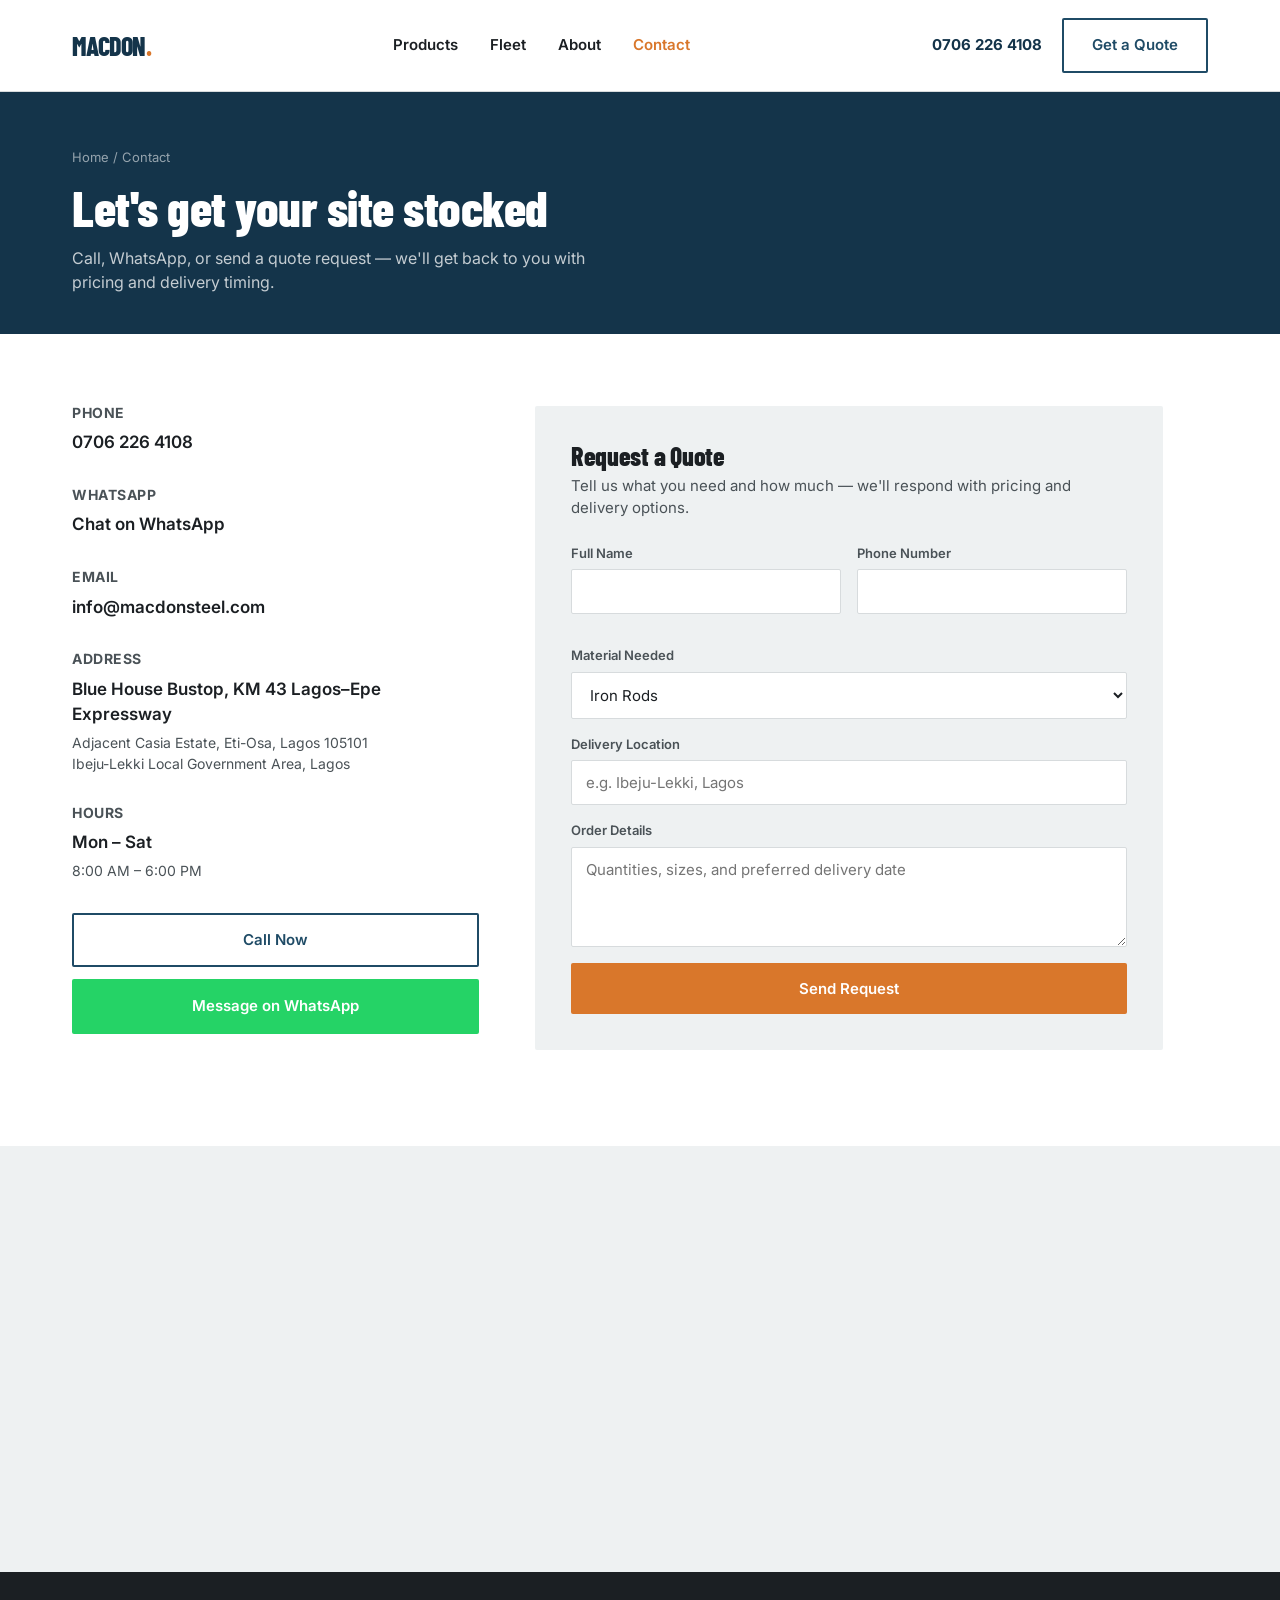
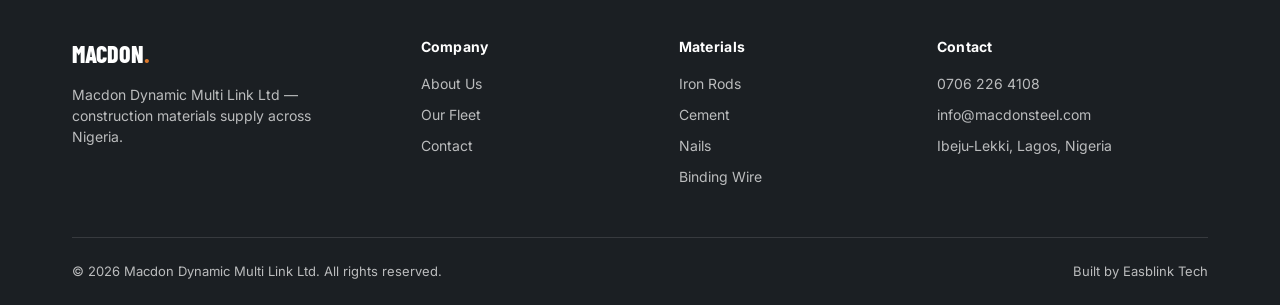
==== contact.html @ 277623c8 "initial" ====
<!DOCTYPE html>
<html lang="en">
<head>
<meta charset="UTF-8">
<meta name="viewport" content="width=device-width, initial-scale=1.0">
<title>Contact Us | Macdon Steel &amp; Building Materials</title>
<meta name="description" content="Get in touch with Macdon Dynamic Multi Link for quotes, bulk orders and delivery scheduling.">
<link rel="preconnect" href="https://fonts.googleapis.com">
<link rel="preconnect" href="https://fonts.gstatic.com" crossorigin>
<link href="https://fonts.googleapis.com/css2?family=Barlow+Condensed:wght@600;700;800&family=Inter:wght@400;500;600;700&display=swap" rel="stylesheet">
<style>
  :root{
    --ink:#1B1F23;
    --ink-soft:#4A5257;
    --paper:#FFFFFF;
    --surface:#EEF1F2;
    --steel:#1F4B66;
    --steel-dark:#14344A;
    --accent:#D9772B;
    --accent-dark:#B85F1E;
    --line:#D7DBDD;
  }

  *{box-sizing:border-box;margin:0;padding:0;}
  html{scroll-behavior:smooth;}
  body{
    font-family:'Inter',sans-serif;
    color:var(--ink);
    background:var(--paper);
    line-height:1.5;
    -webkit-font-smoothing:antialiased;
  }
  img{max-width:100%;display:block;}
  a{color:inherit;text-decoration:none;}
  ul{list-style:none;}

  h1,h2,h3{
    font-family:'Barlow Condensed',sans-serif;
    font-weight:800;
    line-height:1.05;
    letter-spacing:-0.01em;
    color:var(--ink);
  }

  .wrap{max-width:1200px;margin:0 auto;padding:0 32px;}

  .btn{
    display:inline-flex;align-items:center;gap:8px;
    padding:14px 28px;font-family:'Inter',sans-serif;font-weight:600;
    font-size:15px;border-radius:2px;border:2px solid transparent;cursor:pointer;
  }
  .btn-primary{background:var(--accent);color:#fff;}
  .btn-primary:hover{background:var(--accent-dark);}
  .btn-outline-dark{border-color:var(--steel);color:var(--steel);}
  .btn-outline-dark:hover{background:var(--steel);color:#fff;}
  .btn-block{width:100%;justify-content:center;}
  .btn-whatsapp{background:#25D366;color:#fff;}
  .btn-whatsapp:hover{background:#1DA851;}

  /* Header */
  header{position:sticky;top:0;z-index:100;background:var(--paper);border-bottom:1px solid var(--line);}
  .nav{display:flex;align-items:center;justify-content:space-between;padding:18px 32px;max-width:1200px;margin:0 auto;}
  .logo{font-family:'Barlow Condensed',sans-serif;font-weight:800;font-size:26px;letter-spacing:-0.02em;color:var(--steel-dark);}
  .logo span{color:var(--accent);}
  .nav-links{display:flex;gap:32px;font-weight:600;font-size:15px;}
  .nav-links a:hover{color:var(--steel);}
  .nav-links a.active{color:var(--accent);}
  .nav-cta{display:flex;align-items:center;gap:20px;}
  .nav-phone{font-weight:700;font-size:15px;color:var(--steel-dark);}
  @media(max-width:820px){.nav-links{display:none;}}

  /* Page banner */
  .page-banner{background:var(--steel-dark);padding:56px 0 40px;}
  .breadcrumb{font-size:13px;color:rgba(255,255,255,0.55);margin-bottom:14px;}
  .breadcrumb a:hover{color:#fff;}
  .page-banner h1{color:#fff;font-size:clamp(32px,5vw,50px);}
  .page-banner p{color:rgba(255,255,255,0.75);max-width:520px;margin-top:12px;font-size:16px;}

  /* Contact section */
  .contact{padding:72px 0 96px;}
  .contact-grid{
    display:grid;
    grid-template-columns:0.9fr 1.1fr;
    gap:56px;
  }

  /* Info column */
  .info-block{margin-bottom:32px;}
  .info-block h3{font-size:14px;text-transform:uppercase;letter-spacing:0.04em;color:var(--ink-soft);margin-bottom:10px;font-family:'Inter',sans-serif;font-weight:700;}
  .info-block p{font-size:17px;font-weight:600;color:var(--ink);}
  .info-block .sub{font-size:14px;font-weight:400;color:var(--ink-soft);margin-top:4px;}
  .contact-actions{display:flex;flex-direction:column;gap:12px;margin-top:8px;}

  /* Form */
  .form-card{
    background:var(--surface);
    padding:36px;
    border-radius:2px;
  }
  .form-card h2{font-size:26px;margin-bottom:6px;}
  .form-card > p{color:var(--ink-soft);font-size:15px;margin-bottom:24px;}
  .form-row{display:grid;grid-template-columns:1fr 1fr;gap:16px;margin-bottom:16px;}
  .field{display:flex;flex-direction:column;gap:6px;margin-bottom:16px;}
  .field label{font-size:13px;font-weight:600;color:var(--ink-soft);}
  .field input,.field select,.field textarea{
    padding:12px 14px;
    border:1px solid var(--line);
    border-radius:2px;
    font-family:'Inter',sans-serif;
    font-size:15px;
    background:#fff;
    color:var(--ink);
  }
  .field input:focus,.field select:focus,.field textarea:focus{
    outline:2px solid var(--steel);
    outline-offset:1px;
  }
  .field textarea{resize:vertical;min-height:100px;}
  @media(max-width:600px){
    .contact-grid{grid-template-columns:1fr;}
    .form-row{grid-template-columns:1fr;}
  }

  /* Map */
  .map-section{background:var(--surface);}
  .map-frame{
    width:100%;
    height:420px;
    border:0;
    filter:grayscale(15%);
  }

  /* Footer */
  footer{background:var(--ink);color:rgba(255,255,255,0.7);padding:64px 0 24px;}
  .footer-grid{display:grid;grid-template-columns:1.4fr 1fr 1fr 1.2fr;gap:32px;padding-bottom:40px;border-bottom:1px solid rgba(255,255,255,0.12);}
  .footer-logo{font-family:'Barlow Condensed',sans-serif;font-weight:800;font-size:24px;color:#fff;margin-bottom:12px;}
  .footer-logo span{color:var(--accent);}
  footer h4{color:#fff;font-size:14px;font-weight:700;margin-bottom:16px;letter-spacing:0.02em;}
  footer ul li{margin-bottom:10px;font-size:14px;}
  footer ul li a:hover{color:#fff;}
  .footer-bottom{display:flex;justify-content:space-between;padding-top:24px;font-size:13px;flex-wrap:wrap;gap:12px;}
  @media(max-width:820px){.footer-grid{grid-template-columns:1fr 1fr;}}
</style>
</head>
<body>

<header>
  <div class="nav">
    <div class="logo">MACDON<span>.</span></div>
    <nav class="nav-links">
      <a href="products.html">Products</a>
      <a href="index.html#fleet">Fleet</a>
      <a href="about.html">About</a>
      <a href="contact.html" class="active">Contact</a>
    </nav>
    <div class="nav-cta">
      <a href="tel:+2347062264108" class="nav-phone">0706 226 4108</a>
      <a href="contact.html" class="btn btn-outline-dark">Get a Quote</a>
    </div>
  </div>
</header>

<div class="page-banner">
  <div class="wrap">
    <div class="breadcrumb"><a href="index.html">Home</a> / Contact</div>
    <h1>Let's get your site stocked</h1>
    <p>Call, WhatsApp, or send a quote request — we'll get back to you with pricing and delivery timing.</p>
  </div>
</div>

<section class="contact">
  <div class="wrap contact-grid">

    <div class="info-col">
      <div class="info-block">
        <h3>Phone</h3>
        <p><a href="tel:+2347062264108">0706 226 4108</a></p>
      </div>
      <div class="info-block">
        <h3>WhatsApp</h3>
        <p><a href="https://wa.me/2347062264108" target="_blank" rel="noopener">Chat on WhatsApp</a></p>
      </div>
      <div class="info-block">
        <h3>Email</h3>
        <p><a href="mailto:info@macdonsteel.com">info@macdonsteel.com</a></p>
      </div>
      <div class="info-block">
        <h3>Address</h3>
        <p>Blue House Bustop, KM 43 Lagos–Epe Expressway</p>
        <p class="sub">Adjacent Casia Estate, Eti-Osa, Lagos 105101<br>Ibeju-Lekki Local Government Area, Lagos</p>
      </div>
      <div class="info-block">
        <h3>Hours</h3>
        <p>Mon – Sat</p>
        <p class="sub">8:00 AM – 6:00 PM</p>
      </div>
      <div class="contact-actions">
        <a href="tel:+2347062264108" class="btn btn-outline-dark btn-block">Call Now</a>
        <a href="https://wa.me/2347062264108" target="_blank" rel="noopener" class="btn btn-whatsapp btn-block">Message on WhatsApp</a>
      </div>
    </div>

    <div class="form-card">
      <h2>Request a Quote</h2>
      <p>Tell us what you need and how much — we'll respond with pricing and delivery options.</p>
      <form>
        <div class="form-row">
          <div class="field">
            <label for="name">Full Name</label>
            <input type="text" id="name" name="name" required>
          </div>
          <div class="field">
            <label for="phone">Phone Number</label>
            <input type="tel" id="phone" name="phone" required>
          </div>
        </div>
        <div class="field">
          <label for="material">Material Needed</label>
          <select id="material" name="material">
            <option>Iron Rods</option>
            <option>Cement</option>
            <option>Nails</option>
            <option>Binding Wire</option>
            <option>Blocks</option>
            <option>Roofing Sheets</option>
            <option>Other / Mixed Order</option>
          </select>
        </div>
        <div class="field">
          <label for="location">Delivery Location</label>
          <input type="text" id="location" name="location" placeholder="e.g. Ibeju-Lekki, Lagos">
        </div>
        <div class="field">
          <label for="message">Order Details</label>
          <textarea id="message" name="message" placeholder="Quantities, sizes, and preferred delivery date"></textarea>
        </div>
        <button type="submit" class="btn btn-primary btn-block">Send Request</button>
      </form>
    </div>

  </div>
</section>

<section class="map-section">
  <iframe
    class="map-frame"
    src="https://www.google.com/maps?q=Blue+House+Bustop,+KM+43+Lagos-Epe+Expressway,+adjacent+Casia+Estate,+Eti-Osa,+Lagos+105101,+Nigeria&output=embed"
    allowfullscreen=""
    loading="lazy"
    referrerpolicy="no-referrer-when-downgrade">
  </iframe>
</section>

<footer>
  <div class="wrap">
    <div class="footer-grid">
      <div>
        <div class="footer-logo">MACDON<span>.</span></div>
        <p style="font-size:14px;max-width:260px;">Macdon Dynamic Multi Link Ltd — construction materials supply across Nigeria.</p>
      </div>
      <div>
        <h4>Company</h4>
        <ul>
          <li><a href="about.html">About Us</a></li>
          <li><a href="index.html#fleet">Our Fleet</a></li>
          <li><a href="contact.html">Contact</a></li>
        </ul>
      </div>
      <div>
        <h4>Materials</h4>
        <ul>
          <li><a href="products.html">Iron Rods</a></li>
          <li><a href="products.html">Cement</a></li>
          <li><a href="products.html">Nails</a></li>
          <li><a href="products.html">Binding Wire</a></li>
        </ul>
      </div>
      <div>
        <h4>Contact</h4>
        <ul>
          <li>0706 226 4108</li>
          <li>info@macdonsteel.com</li>
          <li>Ibeju-Lekki, Lagos, Nigeria</li>
        </ul>
      </div>
    </div>
    <div class="footer-bottom">
      <span>&copy; 2026 Macdon Dynamic Multi Link Ltd. All rights reserved.</span>
      <span>Built by Easblink Tech</span>
    </div>
  </div>
</footer>

</body>
</html>
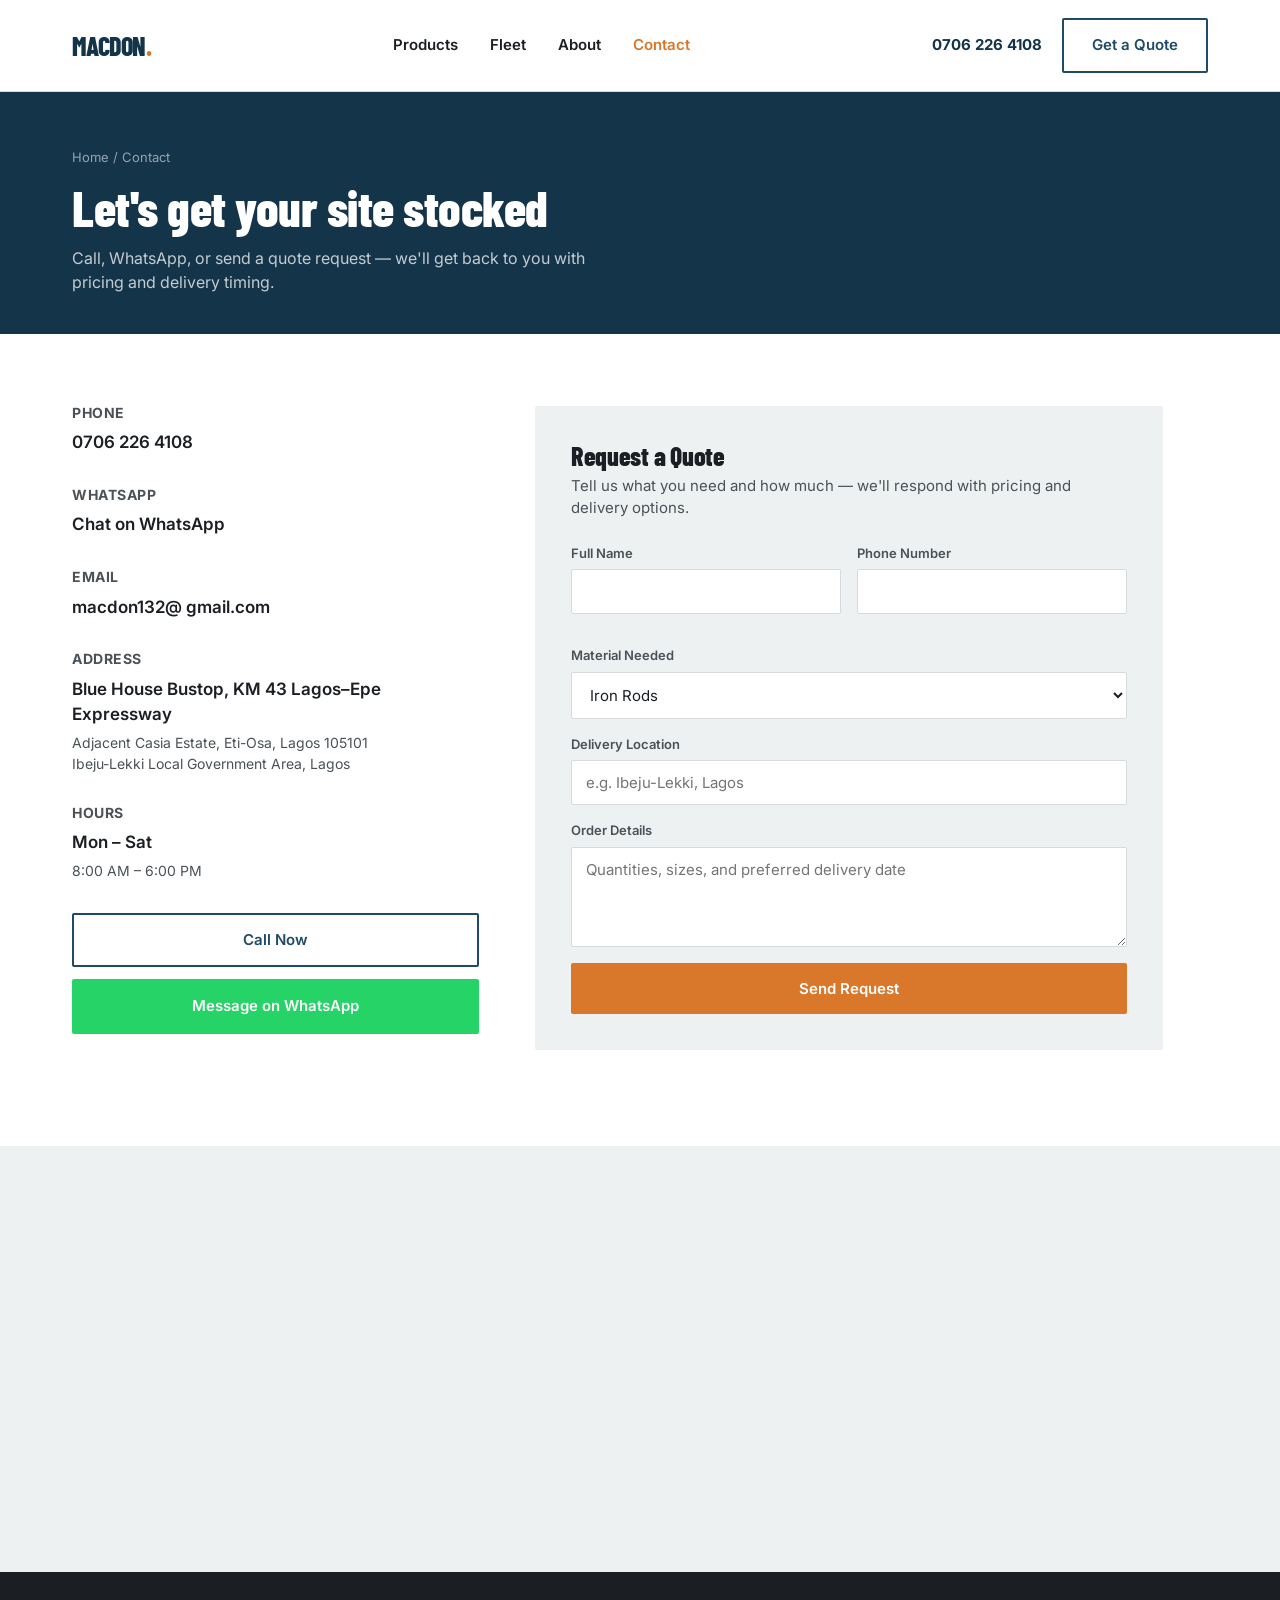
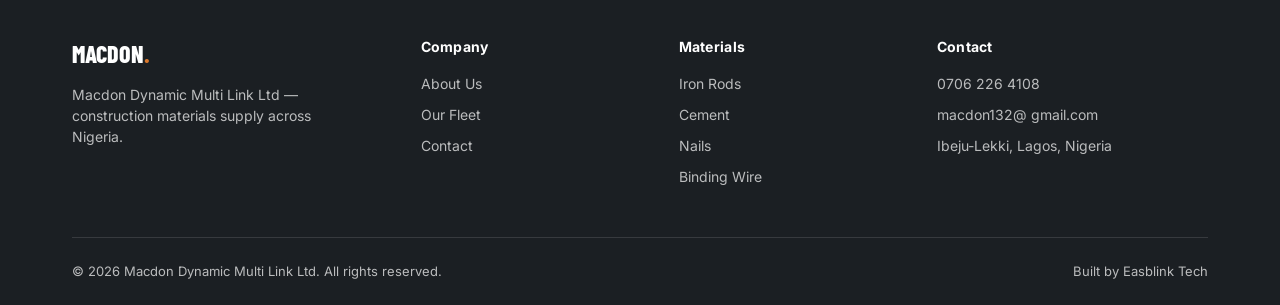
==== commit 1be7ef2a: "Update email address in contact.html" ====
--- a/contact.html
+++ b/contact.html
@@ -182,7 +182,7 @@
       </div>
       <div class="info-block">
         <h3>Email</h3>
-        <p><a href="mailto:info@macdonsteel.com">info@macdonsteel.com</a></p>
+        <p><a href="mailto:macdon132@ gmail.com">macdon132@ gmail.com</a></p>
       </div>
       <div class="info-block">
         <h3>Address</h3>
@@ -279,7 +279,7 @@
         <h4>Contact</h4>
         <ul>
           <li>0706 226 4108</li>
-          <li>info@macdonsteel.com</li>
+          <li>macdon132@ gmail.com</li>
           <li>Ibeju-Lekki, Lagos, Nigeria</li>
         </ul>
       </div>
@@ -292,4 +292,4 @@
 </footer>
 
 </body>
-</html>+</html>
